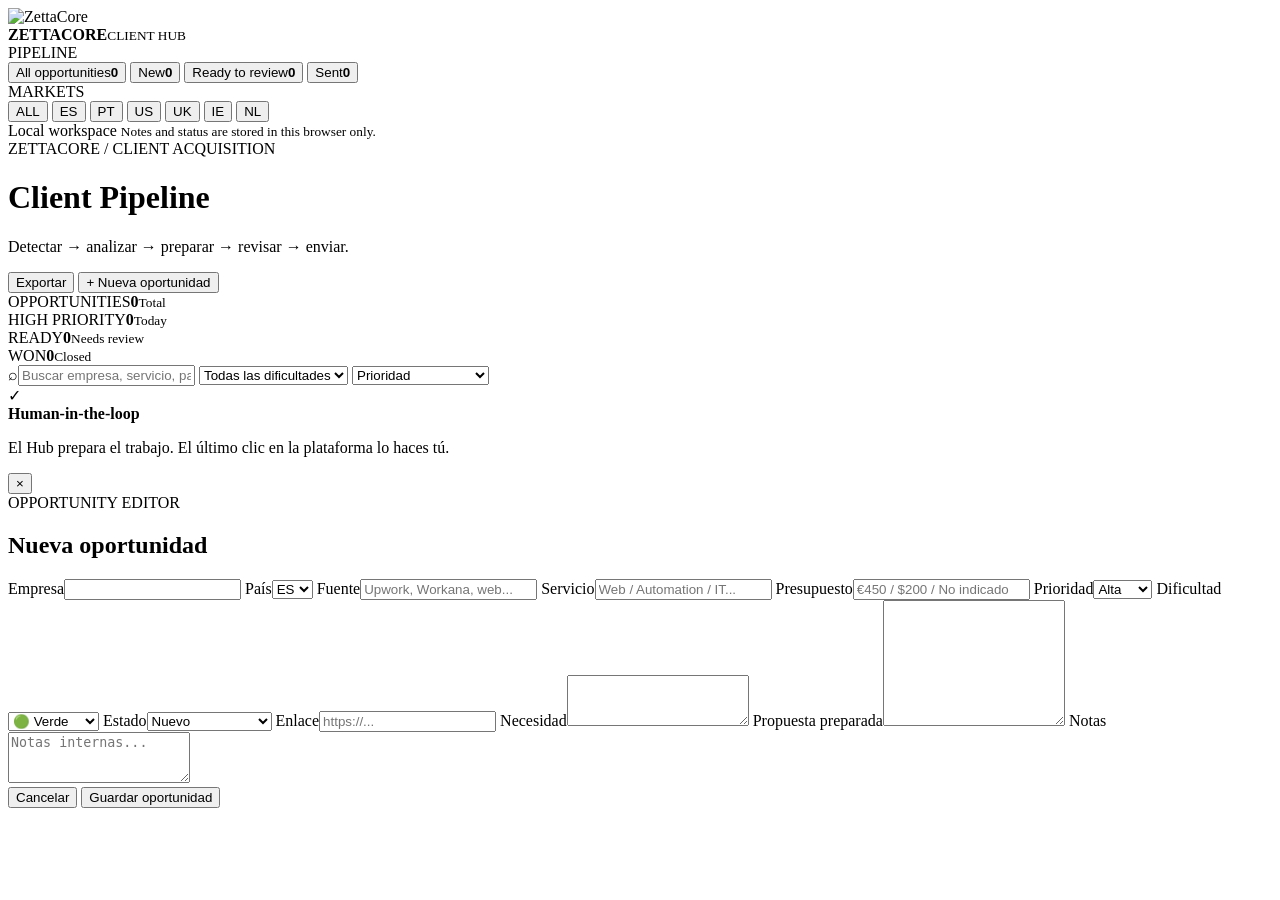
==== client-hub/index.html @ b810decf "Create ZettaCore Client Hub UI" ====
<!doctype html>
<html lang="es">
<head>
<meta charset="utf-8">
<meta name="viewport" content="width=device-width,initial-scale=1">
<meta name="robots" content="noindex,nofollow,noarchive">
<meta name="theme-color" content="#05070a">
<title>ZettaCore Client Hub</title>
<link rel="icon" href="emblem.svg" type="image/svg+xml">
<link rel="stylesheet" href="styles.css">
</head>
<body>
<div class="app-shell">
  <aside class="sidebar">
    <div class="brand">
      <img src="emblem.svg" alt="ZettaCore">
      <div><strong>ZETTA<span>CORE</span></strong><small>CLIENT HUB</small></div>
    </div>
    <div class="sidebar-block">
      <div class="side-label">PIPELINE</div>
      <button class="side-filter active" data-filter="all"><span>All opportunities</span><b id="countAll">0</b></button>
      <button class="side-filter" data-filter="new"><span>New</span><b id="countNew">0</b></button>
      <button class="side-filter" data-filter="ready"><span>Ready to review</span><b id="countReady">0</b></button>
      <button class="side-filter" data-filter="sent"><span>Sent</span><b id="countSent">0</b></button>
    </div>
    <div class="sidebar-block">
      <div class="side-label">MARKETS</div>
      <div class="market-grid">
        <button class="market active" data-market="ALL">ALL</button>
        <button class="market" data-market="ES">ES</button>
        <button class="market" data-market="PT">PT</button>
        <button class="market" data-market="US">US</button>
        <button class="market" data-market="UK">UK</button>
        <button class="market" data-market="IE">IE</button>
        <button class="market" data-market="NL">NL</button>
      </div>
    </div>
    <div class="sidebar-foot">
      <span class="status-dot"></span> Local workspace
      <small>Notes and status are stored in this browser only.</small>
    </div>
  </aside>

  <main class="main">
    <header class="topbar">
      <div>
        <div class="eyebrow">ZETTACORE / CLIENT ACQUISITION</div>
        <h1>Client Pipeline</h1>
        <p>Detectar → analizar → preparar → revisar → enviar.</p>
      </div>
      <div class="top-actions">
        <button class="ghost-btn" id="exportBtn">Exportar</button>
        <button class="primary-btn" id="addBtn">+ Nueva oportunidad</button>
      </div>
    </header>

    <section class="metrics">
      <article class="metric"><span>OPPORTUNITIES</span><strong id="mTotal">0</strong><small>Total</small></article>
      <article class="metric hot"><span>HIGH PRIORITY</span><strong id="mHigh">0</strong><small>Today</small></article>
      <article class="metric"><span>READY</span><strong id="mReady">0</strong><small>Needs review</small></article>
      <article class="metric"><span>WON</span><strong id="mWon">0</strong><small>Closed</small></article>
    </section>

    <section class="toolbar">
      <label class="search"><span>⌕</span><input id="search" placeholder="Buscar empresa, servicio, país..."></label>
      <select id="difficulty">
        <option value="all">Todas las dificultades</option>
        <option value="green">🟢 Verde</option>
        <option value="yellow">🟡 Amarillo</option>
        <option value="red">🔴 Rojo</option>
      </select>
      <select id="sort">
        <option value="priority">Prioridad</option>
        <option value="newest">Más recientes</option>
        <option value="budget">Mayor presupuesto</option>
      </select>
    </section>

    <section class="notice">
      <span class="notice-icon">✓</span>
      <div><strong>Human-in-the-loop</strong><p>El Hub prepara el trabajo. El último clic en la plataforma lo haces tú.</p></div>
    </section>

    <section id="cards" class="cards"></section>
  </main>
</div>

<div class="modal-backdrop" id="modal">
  <div class="modal">
    <button class="close" id="closeModal">×</button>
    <div class="eyebrow">OPPORTUNITY EDITOR</div>
    <h2 id="modalTitle">Nueva oportunidad</h2>
    <form id="opForm">
      <div class="form-grid">
        <label>Empresa<input name="company" required></label>
        <label>País<select name="market"><option>ES</option><option>PT</option><option>US</option><option>UK</option><option>IE</option><option>NL</option></select></label>
        <label>Fuente<input name="source" placeholder="Upwork, Workana, web..."></label>
        <label>Servicio<input name="service" required placeholder="Web / Automation / IT..."></label>
        <label>Presupuesto<input name="budget" placeholder="€450 / $200 / No indicado"></label>
        <label>Prioridad<select name="priority"><option value="high">Alta</option><option value="medium">Media</option><option value="low">Baja</option></select></label>
        <label>Dificultad<select name="difficulty"><option value="green">🟢 Verde</option><option value="yellow">🟡 Amarillo</option><option value="red">🔴 Rojo</option></select></label>
        <label>Estado<select name="status"><option value="new">Nuevo</option><option value="ready">Listo para revisar</option><option value="sent">Enviado</option><option value="interview">Entrevista</option><option value="won">Ganado</option><option value="lost">Perdido</option></select></label>
        <label class="full">Enlace<input name="url" type="url" placeholder="https://..."></label>
        <label class="full">Necesidad<textarea name="need" rows="3" required></textarea></label>
        <label class="full">Propuesta preparada<textarea name="proposal" rows="8" required></textarea></label>
        <label class="full">Notas<textarea name="notes" rows="3" placeholder="Notas internas..."></textarea></label>
      </div>
      <div class="modal-actions">
        <button type="button" class="ghost-btn" id="cancelBtn">Cancelar</button>
        <button class="primary-btn" type="submit">Guardar oportunidad</button>
      </div>
    </form>
  </div>
</div>

<script src="app.js"></script>
</body>
</html>
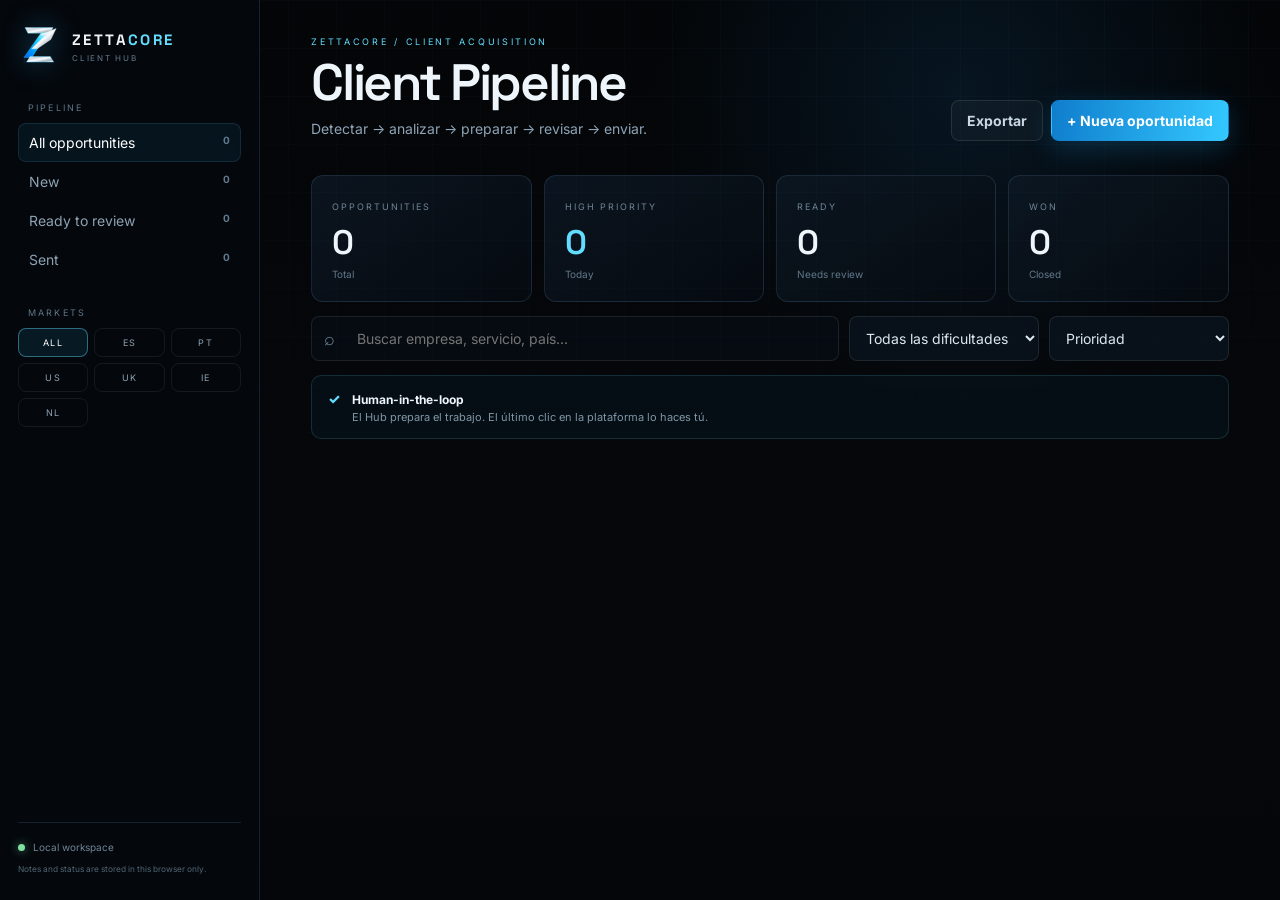
==== commit 9421a52d: "Bust Client Hub asset cache" ====
--- a/client-hub/index.html
+++ b/client-hub/index.html
@@ -113,6 +113,6 @@
   </div>
 </div>
 
-<script src="app.js"></script>
+<script src="app.js?v=20261009"></script>
 </body>
 </html>
--- a/client-hub/styles.css
+++ b/client-hub/styles.css
@@ -0,0 +1,4 @@
+@import url('https://fonts.googleapis.com/css2?family=Inter:wght@400;500;600;700&family=Space+Grotesk:wght@400;500;600;700&display=swap');
+:root{--bg:#05070a;--panel:#0a0f16;--panel2:#0d1520;--line:rgba(120,170,220,.16);--text:#eef5fb;--muted:#8ea4b7;--silver:#dbe5ed;--blue:#2db6ff;--cyan:#63ddff;--green:#7ee2a2;--amber:#ffd36b;--red:#ff7a7a}
+*{box-sizing:border-box}body{margin:0;background:radial-gradient(circle at 75% 10%,rgba(35,151,240,.11),transparent 25%),linear-gradient(180deg,#030507,#05070a 50%,#04060a);color:var(--text);font:14px Inter,system-ui,sans-serif}button,input,select,textarea{font:inherit}button{cursor:pointer}body:before{content:"";position:fixed;inset:0;pointer-events:none;background-image:linear-gradient(rgba(95,180,235,.03) 1px,transparent 1px),linear-gradient(90deg,rgba(95,180,235,.03) 1px,transparent 1px);background-size:48px 48px;mask-image:linear-gradient(to bottom,#000,transparent 80%)}
+.app-shell{min-height:100vh;display:grid;grid-template-columns:260px 1fr}.sidebar{position:sticky;top:0;height:100vh;border-right:1px solid var(--line);background:rgba(5,9,14,.82);backdrop-filter:blur(16px);padding:24px 18px;display:flex;flex-direction:column}.brand{display:flex;align-items:center;gap:10px;margin-bottom:34px}.brand img{width:44px;height:44px;filter:drop-shadow(0 0 14px rgba(45,182,255,.35))}.brand strong{font:700 15px "Space Grotesk";letter-spacing:.16em}.brand strong span{color:var(--cyan)}.brand small{display:block;color:#647b8d;letter-spacing:.22em;font-size:8px;margin-top:4px}.sidebar-block{margin-bottom:28px}.side-label{font-size:9px;letter-spacing:.24em;color:#5f7789;margin:0 0 10px 10px}.side-filter,.market{width:100%;border:1px solid transparent;background:transparent;color:#8ea2b3;text-align:left;padding:10px;border-radius:8px;display:flex;justify-content:space-between;gap:8px}.side-filter:hover,.side-filter.active{color:#fff;background:rgba(35,160,230,.08);border-color:rgba(99,221,255,.12)}.side-filter b{font-size:10px;color:#617a8d}.market-grid{display:grid;grid-template-columns:repeat(3,1fr);gap:6px}.market{justify-content:center;border:1px solid rgba(255,255,255,.07);padding:8px 5px;font-size:9px;letter-spacing:.15em;text-align:center}.market.active{border-color:rgba(99,221,255,.42);background:rgba(45,182,255,.1);color:#fff}.sidebar-foot{margin-top:auto;border-top:1px solid var(--line);padding-top:16px;color:#6f8596;font-size:10px;line-height:1.6}.status-dot{display:inline-block;width:7px;height:7px;border-radius:50%;background:var(--green);box-shadow:0 0 10px rgba(126,226,162,.6);margin-right:5px}.sidebar-foot small{display:block;margin-top:8px;color:#506675}.main{padding:36px 4vw 70px;max-width:1500px;width:100%}.topbar{display:flex;justify-content:space-between;gap:24px;align-items:flex-end}.eyebrow{font-size:9px;letter-spacing:.3em;color:var(--cyan);text-transform:uppercase}.topbar h1{font:600 clamp(36px,4vw,60px)/1 "Space Grotesk";letter-spacing:-.045em;margin:10px 0}.topbar p{color:var(--muted);margin:0;line-height:1.6}.top-actions{display:flex;gap:8px}.primary-btn,.ghost-btn{border-radius:8px;padding:11px 15px;font-weight:700;border:1px solid transparent}.primary-btn{color:#fff;background:linear-gradient(100deg,#0f7dcd,#34c8ff);box-shadow:0 8px 28px rgba(30,170,255,.2)}.ghost-btn{color:#c9d9e4;background:rgba(255,255,255,.03);border-color:rgba(255,255,255,.1)}.metrics{display:grid;grid-template-columns:repeat(4,1fr);gap:12px;margin:34px 0 14px}.metric{padding:20px;background:linear-gradient(145deg,rgba(13,24,35,.85),rgba(6,11,17,.9));border:1px solid var(--line);border-radius:12px}.metric span{font-size:9px;letter-spacing:.22em;color:#708697}.metric strong{display:block;font:600 34px "Space Grotesk";margin:8px 0 0}.metric small{color:#617889;font-size:10px}.metric.hot strong{color:var(--cyan)}.toolbar{display:grid;grid-template-columns:1fr 190px 180px;gap:10px;margin-bottom:14px}.search{display:flex;align-items:center;gap:10px;border:1px solid rgba(255,255,255,.09);background:rgba(7,13,19,.9);border-radius:8px;padding:0 12px}.search span{color:#6e8899;font-size:18px}.search input,.toolbar select{border:0;outline:0;background:transparent;color:#dce8ef;width:100%;padding:12px}.toolbar select{border:1px solid rgba(255,255,255,.09);border-radius:8px;background:#081019}.notice{display:flex;gap:12px;align-items:flex-start;padding:14px 16px;border:1px solid rgba(99,221,255,.15);background:rgba(20,130,190,.06);border-radius:10px;margin-bottom:20px}.notice-icon{color:var(--cyan);font-weight:800}.notice strong{font-size:12px}.notice p{margin:3px 0 0;color:#7f96a7;font-size:11px}.cards{display:grid;grid-template-columns:repeat(2,minmax(0,1fr));gap:14px}.card{position:relative;border:1px solid var(--line);background:linear-gradient(145deg,rgba(11,20,29,.94),rgba(5,9,14,.94));border-radius:14px;padding:20px;overflow:hidden;transition:.2s}.card:hover{transform:translateY(-2px);border-color:rgba(99,221,255,.28)}.card-head{display:flex;justify-content:space-between;gap:10px}.country{font-size:9px;letter-spacing:.2em;color:#8aa1b1}.badge{font-size:9px;padding:5px 7px;border-radius:999px;border:1px solid rgba(255,255,255,.1)}.badge.high{color:var(--cyan);border-color:rgba(99,221,255,.25);background:rgba(45,182,255,.07)}.badge.medium{color:var(--amber)}.badge.low{color:#8ca0af}.card h3{font:600 25px "Space Grotesk";margin:12px 0 5px}.meta{color:#8198aa;font-size:11px}.service{display:inline-block;margin-top:13px;color:#cfe0eb;font-size:10px;letter-spacing:.15em;text-transform:uppercase}.card p{color:#90a5b4;line-height:1.6;font-size:12px}.chips{display:flex;gap:6px;flex-wrap:wrap;margin:14px 0}.chip{border:1px solid rgba(255,255,255,.09);color:#a9bdcb;border-radius:999px;padding:6px 8px;font-size:9px}.card-actions{display:flex;gap:7px;flex-wrap:wrap;margin-top:16px}.mini{padding:8px 10px;border:1px solid rgba(255,255,255,.09);background:rgba(255,255,255,.03);color:#d8e6ef;border-radius:7px;font-size:10px}.mini.primary{border-color:rgba(99,221,255,.25);color:#bfeeff;background:rgba(34,157,221,.07)}.status{display:inline-flex;align-items:center;gap:5px;color:#8ba0af;font-size:9px;text-transform:uppercase;letter-spacing:.14em}.status.ready{color:var(--cyan)}.status.sent{color:var(--amber)}.status.won{color:var(--green)}.status.lost{color:var(--red)}.empty{grid-column:1/-1;padding:70px 20px;text-align:center;color:#668092;border:1px dashed rgba(255,255,255,.09);border-radius:12px}.modal-backdrop{position:fixed;inset:0;background:rgba(0,0,0,.72);backdrop-filter:blur(7px);display:none;align-items:center;justify-content:center;padding:20px;z-index:30}.modal-backdrop.open{display:flex}.modal{position:relative;width:min(900px,100%);max-height:92vh;overflow:auto;background:#080e15;border:1px solid rgba(99,221,255,.18);border-radius:16px;padding:28px;box-shadow:0 30px 100px rgba(0,0,0,.65)}.close{position:absolute;right:15px;top:11px;border:0;background:transparent;color:#7890a1;font-size:28px}.modal h2{font:600 35px "Space Grotesk";margin:7px 0 20px}.form-grid{display:grid;grid-template-columns:1fr 1fr;gap:14px}.form-grid label{display:grid;gap:7px;color:#92a8b7;font-size:10px;letter-spacing:.13em;text-transform:uppercase}.form-grid .full{grid-column:1/-1}.form-grid input,.form-grid select,.form-grid textarea{width:100%;background:#060c12;color:#eaf3f9;border:1px solid rgba(255,255,255,.09);border-radius:8px;padding:12px;outline:0;text-transform:none;letter-spacing:0}.form-grid textarea{resize:vertical;line-height:1.55}.form-grid input:focus,.form-grid select:focus,.form-grid textarea:focus{border-color:rgba(99,221,255,.45);box-shadow:0 0 0 3px rgba(99,221,255,.06)}.modal-actions{display:flex;justify-content:flex-end;gap:8px;margin-top:18px}@media(max-width:1100px){.app-shell{grid-template-columns:220px 1fr}.cards{grid-template-columns:1fr}.metrics{grid-template-columns:repeat(2,1fr)}}@media(max-width:760px){.app-shell{display:block}.sidebar{position:relative;height:auto;border-right:0;border-bottom:1px solid var(--line)}.sidebar-foot{display:none}.sidebar-block{margin-bottom:14px}.main{padding:26px 5vw 50px}.topbar{align-items:flex-start;flex-direction:column}.top-actions{width:100%}.top-actions button{flex:1}.toolbar{grid-template-columns:1fr}.metrics{grid-template-columns:1fr 1fr}.form-grid{grid-template-columns:1fr}.form-grid .full{grid-column:auto}}.source-list{display:grid;gap:5px}.source-filter{width:100%;border:1px solid transparent;background:transparent;color:#8196a7;text-align:left;padding:8px 10px;border-radius:7px;font-size:10px}.source-filter:hover,.source-filter.active{color:#fff;background:rgba(35,160,230,.08);border-color:rgba(99,221,255,.12)}.source-note{font-size:10px;color:#718899;border:1px solid rgba(255,255,255,.07);background:rgba(255,255,255,.02);border-radius:8px;padding:9px 12px;margin-bottom:16px}.source-note strong{color:#a8bcc9}.sidebar{overflow:auto}
